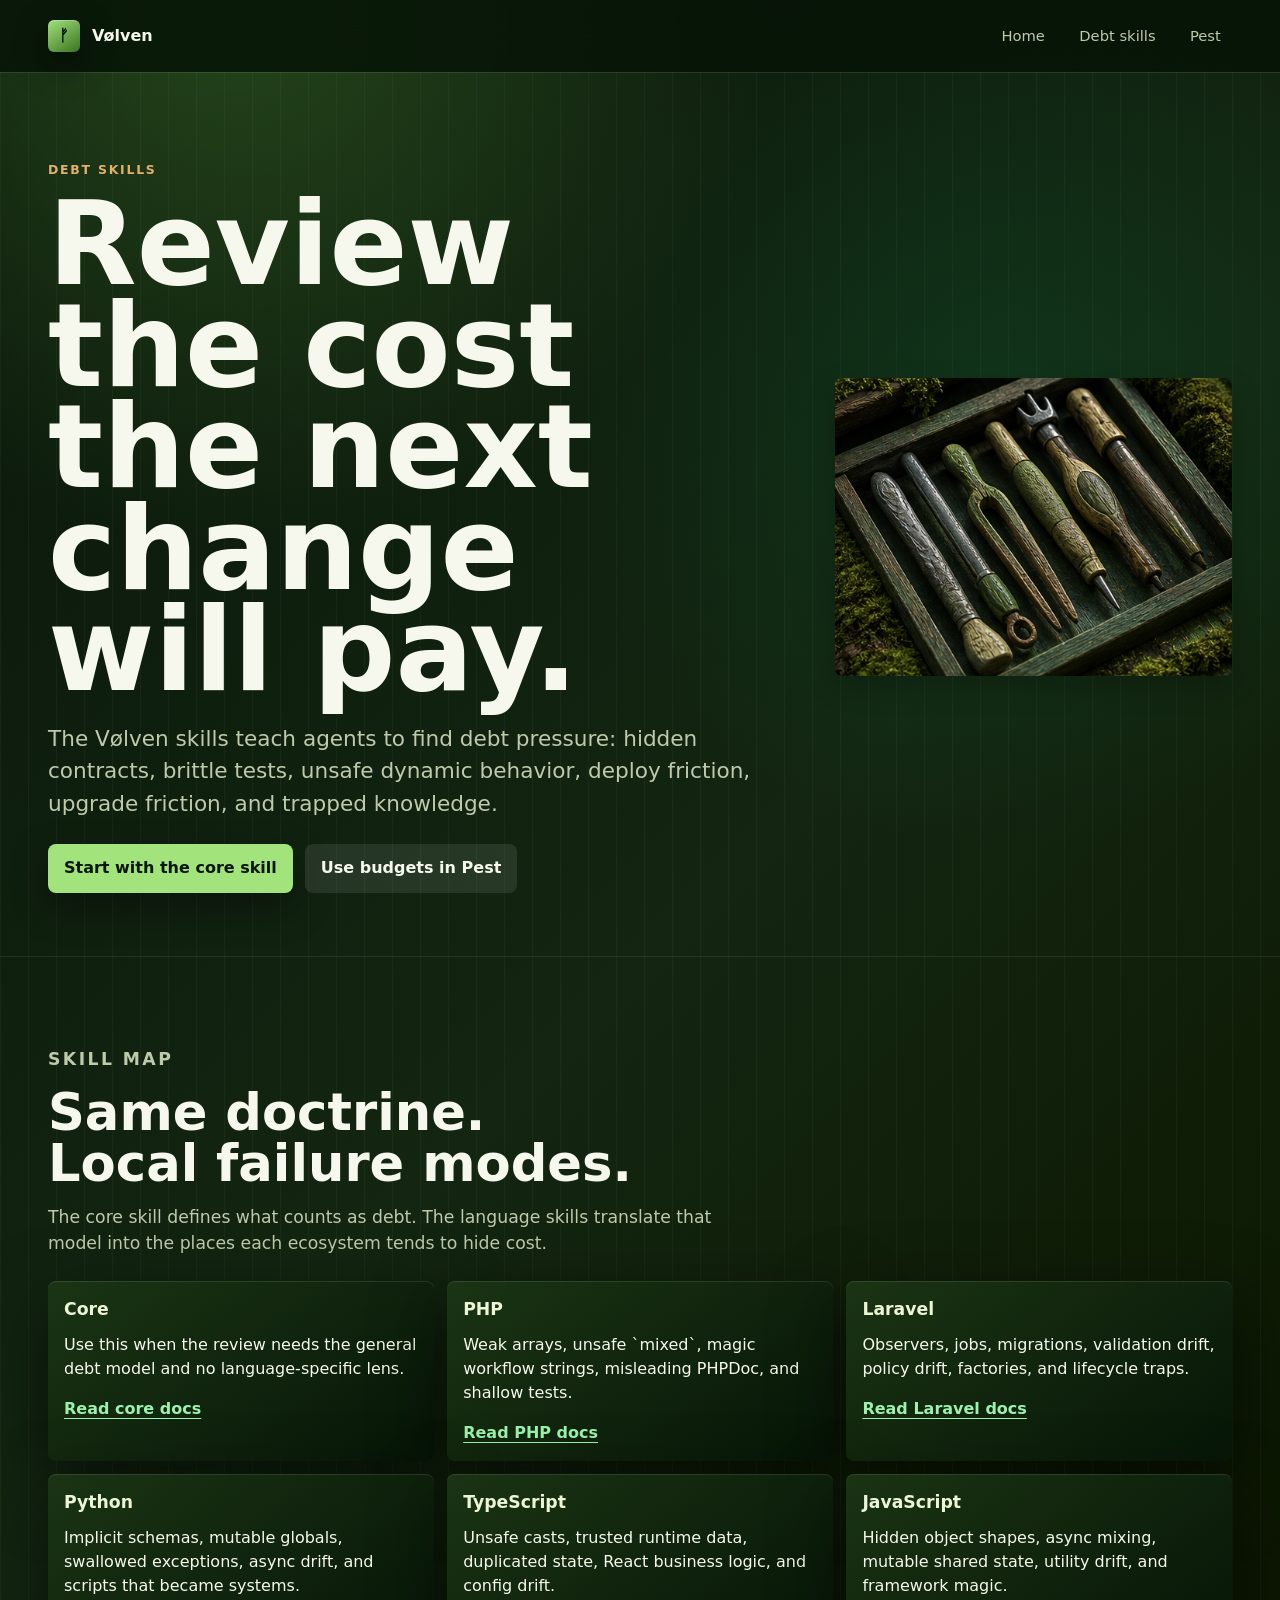
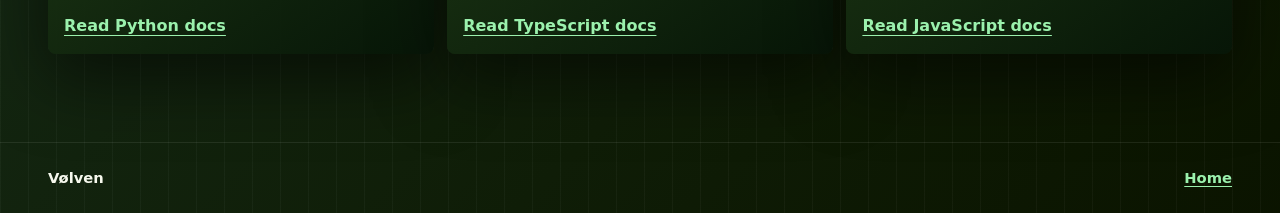
==== debt-skills/index.html @ 9ad603f9 "docs: expand site documentation - Add debt skill documentation pages for the core and language-speci" ====
<!doctype html>
<html lang="en">
<head>
    <meta charset="utf-8">
    <meta name="viewport" content="width=device-width, initial-scale=1">
    <title>Vølven Debt Skills</title>
    <meta name="description" content="Vølven debt-review skills for agents reviewing future maintenance cost across PHP, Laravel, Python, TypeScript, and JavaScript.">
    <link rel="icon" href="../assets/images/baseline-ratchet.png">
    <link rel="stylesheet" href="../assets/styles.css">
</head>
<body>
    <header class="site-header" aria-label="Site header">
        <a class="brand" href="../index.html" aria-label="Vølven home">
            <span class="brand-mark" aria-hidden="true">ᚠ</span>
            <span>Vølven</span>
        </a>
        <nav aria-label="Primary navigation">
            <a href="../index.html">Home</a>
            <a href="./">Debt skills</a>
            <a href="../pest-plugin/">Pest</a>
        </nav>
    </header>

    <main>
        <section class="doc-hero">
            <div>
                <p class="eyebrow">Debt skills</p>
                <h1>Review the cost the next change will pay.</h1>
                <p class="hero-copy">The Vølven skills teach agents to find debt pressure: hidden contracts, brittle tests, unsafe dynamic behavior, deploy friction, upgrade friction, and trapped knowledge.</p>
                <div class="hero-actions">
                    <a class="button primary" href="core.html">Start with the core skill</a>
                    <a class="button secondary" href="../pest-plugin/">Use budgets in Pest</a>
                </div>
            </div>
            <img class="doc-hero-image" src="../assets/images/language-variants.png" alt="">
        </section>

        <section class="section">
            <div class="section-heading">
                <p class="eyebrow">Skill map</p>
                <h2>Same doctrine. Local failure modes.</h2>
                <p>The core skill defines what counts as debt. The language skills translate that model into the places each ecosystem tends to hide cost.</p>
            </div>
            <div class="doc-grid">
                <article>
                    <h3>Core</h3>
                    <p>Use this when the review needs the general debt model and no language-specific lens.</p>
                    <a href="core.html">Read core docs</a>
                </article>
                <article>
                    <h3>PHP</h3>
                    <p>Weak arrays, unsafe `mixed`, magic workflow strings, misleading PHPDoc, and shallow tests.</p>
                    <a href="php.html">Read PHP docs</a>
                </article>
                <article>
                    <h3>Laravel</h3>
                    <p>Observers, jobs, migrations, validation drift, policy drift, factories, and lifecycle traps.</p>
                    <a href="laravel.html">Read Laravel docs</a>
                </article>
                <article>
                    <h3>Python</h3>
                    <p>Implicit schemas, mutable globals, swallowed exceptions, async drift, and scripts that became systems.</p>
                    <a href="python.html">Read Python docs</a>
                </article>
                <article>
                    <h3>TypeScript</h3>
                    <p>Unsafe casts, trusted runtime data, duplicated state, React business logic, and config drift.</p>
                    <a href="typescript.html">Read TypeScript docs</a>
                </article>
                <article>
                    <h3>JavaScript</h3>
                    <p>Hidden object shapes, async mixing, mutable shared state, utility drift, and framework magic.</p>
                    <a href="javascript.html">Read JavaScript docs</a>
                </article>
            </div>
        </section>
    </main>

    <footer>
        <span>Vølven</span>
        <span><a href="../index.html">Home</a></span>
    </footer>

    <script src="../assets/site.js"></script>
</body>
</html>
---- assets/styles.css ----
:root {
    color-scheme: dark;
    --wood-950: oklch(0.185 0.030 145);
    --wood-900: oklch(0.245 0.045 142);
    --wood-800: oklch(0.335 0.060 136);
    --moss-800: oklch(0.360 0.095 139);
    --moss-700: oklch(0.500 0.130 137);
    --moss-500: oklch(0.690 0.160 139);
    --moss-300: oklch(0.850 0.150 135);
    --fern-200: oklch(0.885 0.125 150);
    --lichen-100: oklch(0.955 0.045 120);
    --amber-300: oklch(0.790 0.105 76);
    --ink: oklch(0.975 0.015 115);
    --muted: oklch(0.820 0.040 122);
    --shadow: oklch(0.070 0.015 145 / 0.55);
    --radius: 8px;
}

* {
    box-sizing: border-box;
}

html {
    scroll-behavior: smooth;
    -webkit-font-smoothing: antialiased;
}

body {
    margin: 0;
    min-width: 320px;
    background:
        linear-gradient(90deg, oklch(1 0 0 / 0.035) 1px, transparent 1px) 0 0 / 28px 28px,
        radial-gradient(circle at 18% 0%, oklch(0.620 0.150 138 / 0.34), transparent 34rem),
        radial-gradient(circle at 78% 22%, oklch(0.500 0.120 155 / 0.20), transparent 28rem),
        linear-gradient(135deg, var(--wood-950), var(--wood-900) 52%, oklch(0.175 0.045 128));
    color: var(--ink);
    font-family: Inter, ui-sans-serif, system-ui, -apple-system, BlinkMacSystemFont, "Segoe UI", sans-serif;
    line-height: 1.5;
    animation: page-glow 16s ease-in-out infinite alternate;
}

a {
    color: inherit;
}

code,
pre {
    font-family: "SFMono-Regular", Consolas, "Liberation Mono", monospace;
}

.site-header {
    position: sticky;
    top: 0;
    z-index: 10;
    display: flex;
    align-items: center;
    justify-content: space-between;
    gap: 1rem;
    padding: 1rem clamp(1rem, 4vw, 3rem);
    background: oklch(0.175 0.035 145 / 0.84);
    backdrop-filter: blur(18px);
    box-shadow: 0 1px 0 oklch(1 0 0 / 0.10);
}

.brand,
nav {
    display: flex;
    align-items: center;
    gap: 0.75rem;
}

.brand {
    text-decoration: none;
    font-weight: 800;
    letter-spacing: 0;
}

.brand-mark {
    display: grid;
    width: 2rem;
    height: 2rem;
    place-items: center;
    border-radius: 6px;
    background: linear-gradient(145deg, var(--moss-300), var(--moss-700));
    color: oklch(0.130 0.025 145);
    box-shadow: inset 0 1px 0 oklch(1 0 0 / 0.24), 0 12px 30px var(--shadow);
    animation: mark-breathe 5s ease-in-out infinite;
}

nav a {
    padding: 0.55rem 0.7rem;
    border-radius: 6px;
    color: var(--muted);
    font-size: 0.92rem;
    text-decoration: none;
    transition: color 160ms ease-out, background-color 160ms ease-out, scale 120ms ease-out, translate 160ms ease-out;
}

nav a:active,
.button:active {
    scale: 0.96;
}

.hero {
    position: relative;
    display: grid;
    min-height: calc(100svh - 4.1rem);
    grid-template-columns: minmax(0, 1.08fr) minmax(20rem, 0.72fr);
    gap: clamp(2rem, 5vw, 5rem);
    align-items: center;
    padding: clamp(3rem, 7vw, 7rem) clamp(1rem, 4vw, 3rem) clamp(2rem, 5vw, 4rem);
    box-shadow: inset 0 -1px 0 oklch(1 0 0 / 0.08);
    overflow: hidden;
}

.doc-hero {
    display: grid;
    min-height: 72svh;
    grid-template-columns: minmax(0, 1fr) minmax(18rem, 0.55fr);
    gap: clamp(2rem, 5vw, 5rem);
    align-items: center;
    padding: clamp(3rem, 7vw, 7rem) clamp(1rem, 4vw, 3rem) clamp(2rem, 5vw, 4rem);
    box-shadow: inset 0 -1px 0 oklch(1 0 0 / 0.08);
}

.hero::before {
    position: absolute;
    inset: 14% auto auto 48%;
    width: 32rem;
    height: 32rem;
    border-radius: 50%;
    background: oklch(0.650 0.150 140 / 0.11);
    content: "";
    filter: blur(42px);
    pointer-events: none;
    transform: translate3d(-8%, 0, 0);
    animation: hero-drift 13s ease-in-out infinite alternate;
}

.hero > * {
    position: relative;
}

.hero-inner {
    max-width: 54rem;
    animation: rise-in 720ms cubic-bezier(0.2, 0, 0, 1) both;
}

.eyebrow {
    margin: 0 0 0.9rem;
    color: var(--amber-300);
    font-size: 0.78rem;
    font-weight: 800;
    letter-spacing: 0.14em;
    text-transform: uppercase;
}

h1,
h2,
h3,
p {
    margin-top: 0;
}

h1 {
    max-width: 13ch;
    margin-bottom: 1.35rem;
    font-size: clamp(4rem, 9vw, 8.6rem);
    line-height: 0.88;
    letter-spacing: 0;
    text-wrap: balance;
}

h2 {
    margin-bottom: 1rem;
    font-size: clamp(2rem, 4vw, 4rem);
    line-height: 1;
    letter-spacing: 0;
    text-wrap: balance;
}

h3 {
    margin-bottom: 0.6rem;
    color: var(--lichen-100);
    font-size: 1.08rem;
}

.hero-copy,
.section-heading p,
.split p,
.suite-grid p,
.signal-grid p,
.budget-grid p,
.workflow-steps p,
.variant-list p,
.doctrine li,
footer {
    color: var(--muted);
    text-wrap: pretty;
}

.hero-copy {
    max-width: 46rem;
    margin-bottom: 1.5rem;
    font-size: clamp(1.08rem, 2vw, 1.35rem);
}

.hero-actions {
    display: flex;
    flex-wrap: wrap;
    gap: 0.75rem;
}

.button {
    display: inline-flex;
    min-height: 2.8rem;
    align-items: center;
    justify-content: center;
    border-radius: var(--radius);
    padding: 0.78rem 1rem;
    font-weight: 800;
    text-decoration: none;
    transition: background-color 160ms ease-out, color 160ms ease-out, scale 120ms ease-out, box-shadow 160ms ease-out, translate 160ms ease-out;
}

.button.primary {
    background: var(--moss-300);
    color: var(--wood-950);
    box-shadow: 0 14px 36px oklch(0.080 0.020 145 / 0.38);
}

.button.secondary {
    background: oklch(1 0 0 / 0.09);
    color: var(--ink);
}

.hero-panel,
.code-block,
.suite-grid article,
.signal-grid article,
.budget-grid article,
.workflow-steps article,
.variant-list article,
.doc-grid article,
.doc-section {
    border-radius: var(--radius);
    background: linear-gradient(145deg, oklch(0.300 0.065 139 / 0.94), oklch(0.180 0.036 145 / 0.94));
    box-shadow: inset 0 1px 0 oklch(1 0 0 / 0.10), 0 24px 70px var(--shadow);
    transition: box-shadow 220ms ease-out, translate 220ms ease-out, scale 220ms ease-out;
}

.hero-panel {
    padding: 1rem;
    overflow: hidden;
    animation: rise-in 820ms 120ms cubic-bezier(0.2, 0, 0, 1) both;
}


.panel-image,
.card-image,
.section-image,
.doc-hero-image {
    display: block;
    width: 100%;
    object-fit: cover;
    border-radius: 7px;
    box-shadow: inset 0 1px 0 oklch(1 0 0 / 0.10), 0 10px 28px oklch(0.070 0.015 145 / 0.22);
    transform-origin: center;
    transition: scale 360ms cubic-bezier(0.2, 0, 0, 1), filter 360ms ease-out;
}


.panel-image {
    aspect-ratio: 3 / 1;
    margin-bottom: 1rem;
}

.panel-label {
    margin-bottom: 0.7rem;
    color: var(--moss-300);
    font-size: 0.82rem;
    font-weight: 800;
}

pre {
    margin: 0;
    overflow-x: auto;
    white-space: pre-wrap;
}

.hero-panel code,
.code-block code {
    color: var(--lichen-100);
    font-size: 0.88rem;
}

.section {
    padding: clamp(3rem, 7vw, 6rem) clamp(1rem, 4vw, 3rem);
    box-shadow: inset 0 -1px 0 oklch(1 0 0 / 0.08);
}

.reveal {
    opacity: 0;
    transform: translateY(24px);
}

.reveal.is-visible {
    opacity: 1;
    transform: translateY(0);
    transition: opacity 620ms ease-out, transform 720ms cubic-bezier(0.2, 0, 0, 1);
}

.suite-grid article.reveal:nth-child(2),
.signal-grid article.reveal:nth-child(2),
.budget-grid article.reveal:nth-child(2),
.workflow-steps article.reveal:nth-child(2),
.variant-list article.reveal:nth-child(2) {
    transition-delay: 80ms;
}

.suite-grid article.reveal:nth-child(3),
.signal-grid article.reveal:nth-child(3),
.budget-grid article.reveal:nth-child(3),
.workflow-steps article.reveal:nth-child(3) {
    transition-delay: 140ms;
}

.suite-grid article.reveal:nth-child(4),
.signal-grid article.reveal:nth-child(4),
.budget-grid article.reveal:nth-child(4),
.workflow-steps article.reveal:nth-child(4) {
    transition-delay: 200ms;
}

.suite-grid article.reveal:nth-child(5) {
    transition-delay: 260ms;
}

.section-heading {
    max-width: 56rem;
    margin-bottom: 1.5rem;
}

.section-heading p,
.pest-layout p {
    max-width: 44rem;
    font-size: 1.08rem;
}

.suite-grid,
.signal-grid,
.budget-grid,
.workflow-steps,
.variant-list,
.doc-grid {
    display: grid;
    gap: 0.85rem;
}

.suite-grid {
    grid-template-columns: repeat(5, minmax(0, 1fr));
}

.signal-grid,
.budget-grid,
.workflow-steps {
    grid-template-columns: repeat(4, minmax(0, 1fr));
}

.variant-list {
    grid-template-columns: repeat(2, minmax(0, 1fr));
}

.doc-grid {
    grid-template-columns: repeat(3, minmax(0, 1fr));
}

.suite-grid article,
.signal-grid article {
    min-height: 14rem;
    padding: 1rem;
}

.budget-grid article,
.workflow-steps article,
.variant-list article,
.doc-grid article {
    padding: 1rem;
}

.card-image {
    aspect-ratio: 1 / 1;
    margin-bottom: 1rem;
}

.section-image {
    aspect-ratio: 16 / 10;
    margin-bottom: 1rem;
}

.doc-hero-image {
    aspect-ratio: 4 / 3;
}

.doc-section {
    max-width: 62rem;
    margin: clamp(2rem, 5vw, 4rem) auto;
}

.doc-section h2:not(:first-child) {
    margin-top: 2rem;
}

.doc-section li + li {
    margin-top: 0.55rem;
}

.link-row,
.repo-list {
    display: flex;
    flex-wrap: wrap;
    gap: 0.6rem;
    margin-top: 1rem;
}

.link-row a,
.repo-list a,
.doc-grid a,
.variant-list a,
.doc-section a,
.pest-layout a,
footer a {
    color: var(--fern-200);
    font-weight: 800;
    text-decoration-thickness: 0.08em;
    text-underline-offset: 0.22em;
}

.repo-list {
    margin-top: 1.25rem;
}

.repo-list a {
    padding: 0.55rem 0.7rem;
    border-radius: 999px;
    background: oklch(1 0 0 / 0.08);
    text-decoration: none;
}

.section-intro {
    display: grid;
    grid-template-columns: minmax(0, 1fr) minmax(16rem, 0.46fr);
    gap: clamp(1.5rem, 5vw, 4rem);
    align-items: center;
    margin-bottom: 1.5rem;
}

.split,
.pest-layout,
.doctrine {
    display: grid;
    gap: clamp(1.5rem, 5vw, 4rem);
    align-items: start;
}

.split {
    grid-template-columns: minmax(0, 0.9fr) minmax(18rem, 0.7fr);
}

.boundary-list {
    display: grid;
    gap: 0.65rem;
}

.boundary-list span {
    padding: 0.85rem 1rem;
    border-radius: var(--radius);
    background: oklch(1 0 0 / 0.08);
    color: var(--lichen-100);
    box-shadow: inset 0 1px 0 oklch(1 0 0 / 0.08);
}

.pest-band {
    background:
        linear-gradient(135deg, oklch(0.355 0.095 136 / 0.78), transparent),
        oklch(0.170 0.036 145 / 0.55);
}

.pest-layout {
    grid-template-columns: minmax(0, 1fr) minmax(16rem, 0.46fr);
    align-items: center;
    margin-bottom: 1.25rem;
}

.pest-points {
    display: grid;
    grid-template-columns: repeat(3, max-content);
    gap: 0.55rem;
    margin-top: 1.2rem;
}

.pest-points span {
    padding: 0.55rem 0.7rem;
    border-radius: 999px;
    background: oklch(0.850 0.150 135 / 0.16);
    color: var(--fern-200);
    font-size: 0.88rem;
    font-weight: 800;
}

.code-block {
    max-width: 52rem;
    padding: 1rem;
}

.budget-grid {
    margin-top: 1rem;
}

.workflow-steps span {
    display: inline-flex;
    margin-bottom: 1.25rem;
    color: var(--amber-300);
    font-size: 0.84rem;
    font-weight: 900;
    font-variant-numeric: tabular-nums;
}

.variant-list strong {
    display: block;
    margin-bottom: 0.55rem;
    color: var(--fern-200);
    font-size: 1.05rem;
}

.doctrine {
    grid-template-columns: minmax(0, 0.75fr) minmax(0, 1fr);
}

.doctrine ol {
    margin: 0;
    padding-left: 1.25rem;
}

.doctrine li + li {
    margin-top: 0.9rem;
}

footer {
    display: flex;
    justify-content: space-between;
    gap: 1rem;
    padding: 1.5rem clamp(1rem, 4vw, 3rem);
    font-size: 0.92rem;
}

footer span:first-child {
    color: var(--ink);
    font-weight: 800;
}

@media (hover: hover) and (pointer: fine) {
    nav a:hover {
        background: oklch(1 0 0 / 0.08);
        color: var(--ink);
        translate: 0 -1px;
    }

    .button:hover {
        translate: 0 -2px;
    }

    .suite-grid article:hover,
    .signal-grid article:hover,
    .budget-grid article:hover,
    .workflow-steps article:hover,
    .variant-list article:hover {
        translate: 0 -4px;
        box-shadow: inset 0 1px 0 oklch(1 0 0 / 0.14), 0 30px 86px oklch(0.070 0.015 145 / 0.66);
    }

    .hero-panel:hover .panel-image,
    .suite-grid article:hover .card-image,
    .signal-grid article:hover .card-image,
    .section-image:hover {
        scale: 1.025;
        filter: saturate(1.08) brightness(1.04);
    }
}

@keyframes rise-in {
    from {
        opacity: 0;
        transform: translateY(18px);
    }

    to {
        opacity: 1;
        transform: translateY(0);
    }
}

@keyframes hero-drift {
    from {
        transform: translate3d(-8%, 0, 0) scale(1);
    }

    to {
        transform: translate3d(8%, 4%, 0) scale(1.08);
    }
}

@keyframes mark-breathe {
    0%,
    100% {
        box-shadow: inset 0 1px 0 oklch(1 0 0 / 0.24), 0 12px 30px var(--shadow);
    }

    50% {
        box-shadow: inset 0 1px 0 oklch(1 0 0 / 0.30), 0 12px 34px oklch(0.690 0.160 139 / 0.28);
    }
}

@keyframes page-glow {
    from {
        background-position: 0 0, 0 0, 0 0, 0 0;
    }

    to {
        background-position: 12px 0, 2rem 0, -2rem 1rem, 0 0;
    }
}

@media (max-width: 980px) {
    .hero,
    .doc-hero,
    .split,
    .doctrine,
    .pest-layout,
    .section-intro {
        grid-template-columns: 1fr;
    }

    .suite-grid,
    .signal-grid,
    .budget-grid,
    .workflow-steps,
    .doc-grid {
        grid-template-columns: repeat(2, minmax(0, 1fr));
    }

    .pest-points {
        grid-template-columns: 1fr;
    }
}

@media (max-width: 680px) {
    .site-header {
        align-items: flex-start;
        flex-direction: column;
    }

    nav {
        width: 100%;
        overflow-x: auto;
        padding-bottom: 0.2rem;
        scrollbar-width: thin;
    }

    h1 {
        font-size: clamp(3.1rem, 19vw, 4.8rem);
    }

    .suite-grid,
    .signal-grid,
    .budget-grid,
    .workflow-steps,
    .variant-list,
    .doc-grid {
        grid-template-columns: 1fr;
    }

    .suite-grid article,
    .signal-grid article {
        min-height: auto;
    }

    footer {
        flex-direction: column;
    }
}

@media (prefers-reduced-motion: reduce) {
    *,
    *::before,
    *::after {
        scroll-behavior: auto !important;
        transition-duration: 1ms !important;
        animation-duration: 1ms !important;
        animation-iteration-count: 1 !important;
    }

    .reveal {
        opacity: 1;
        transform: none;
    }
}
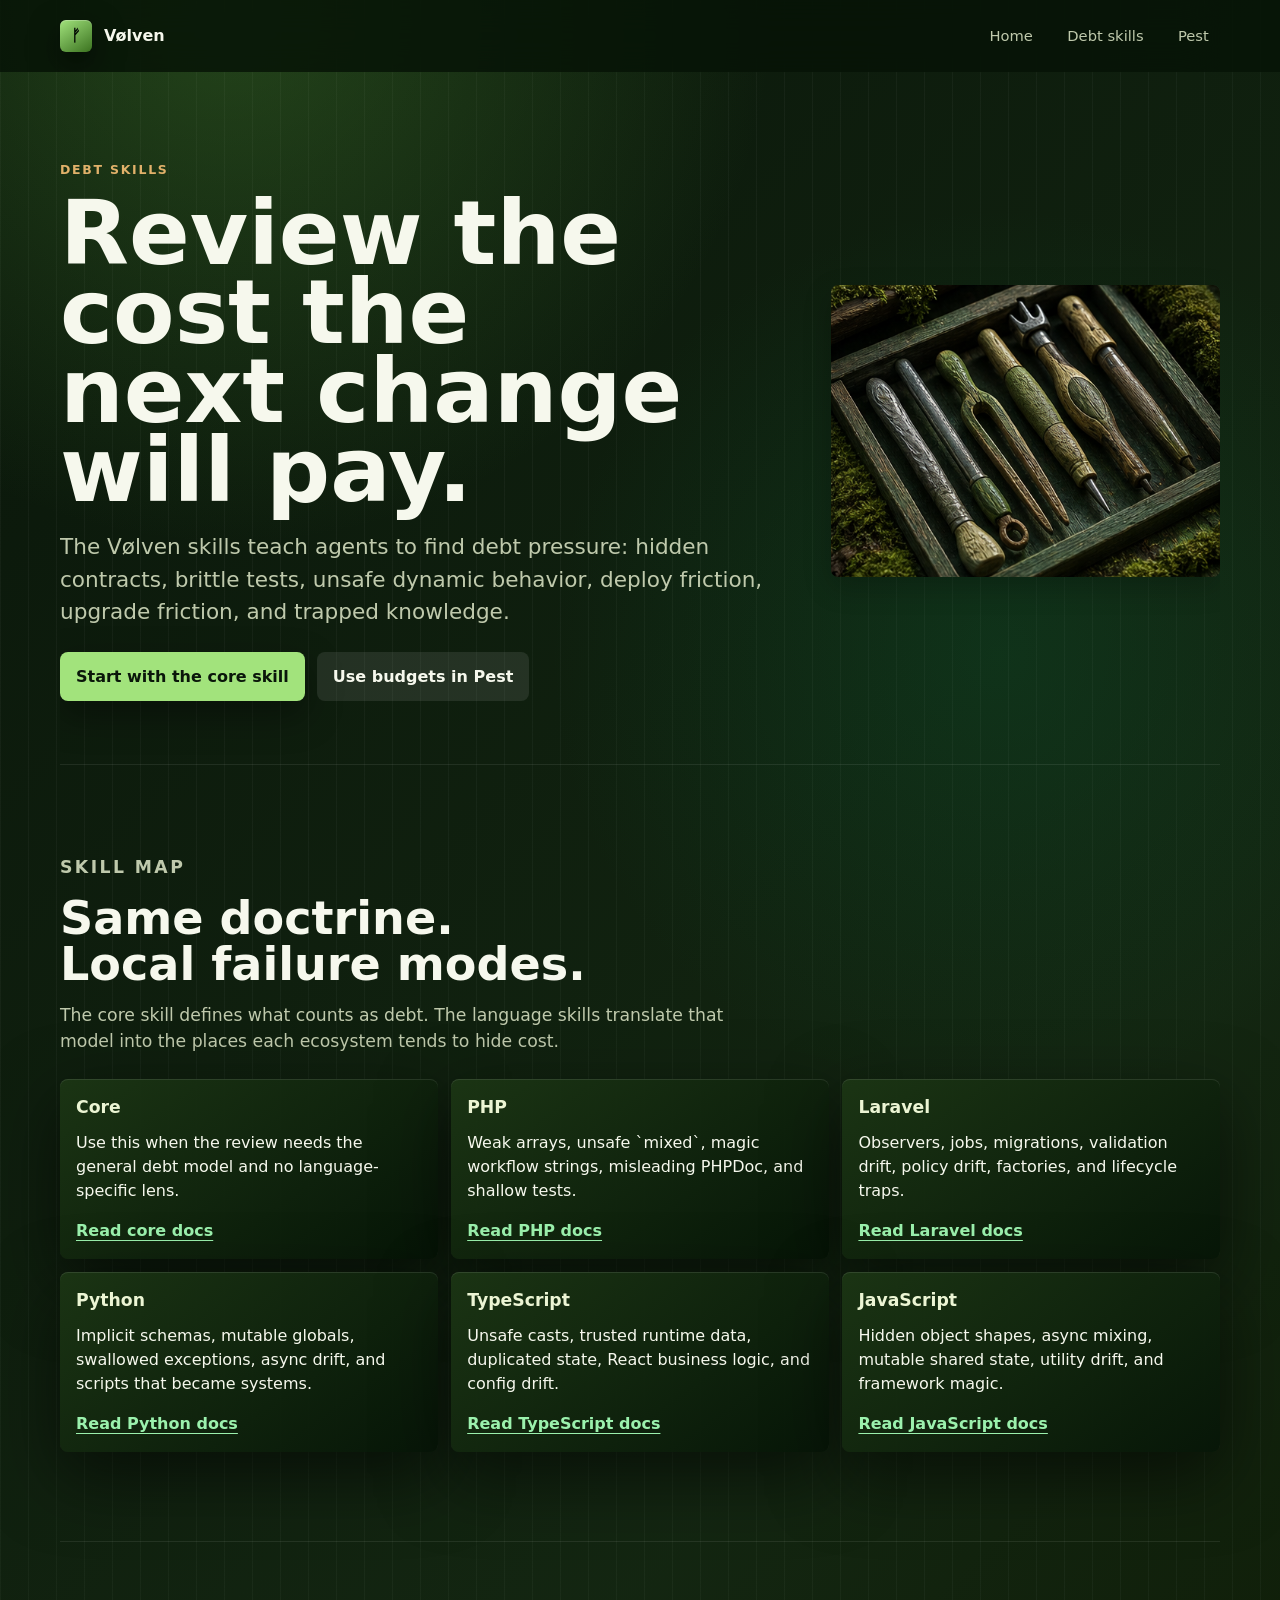
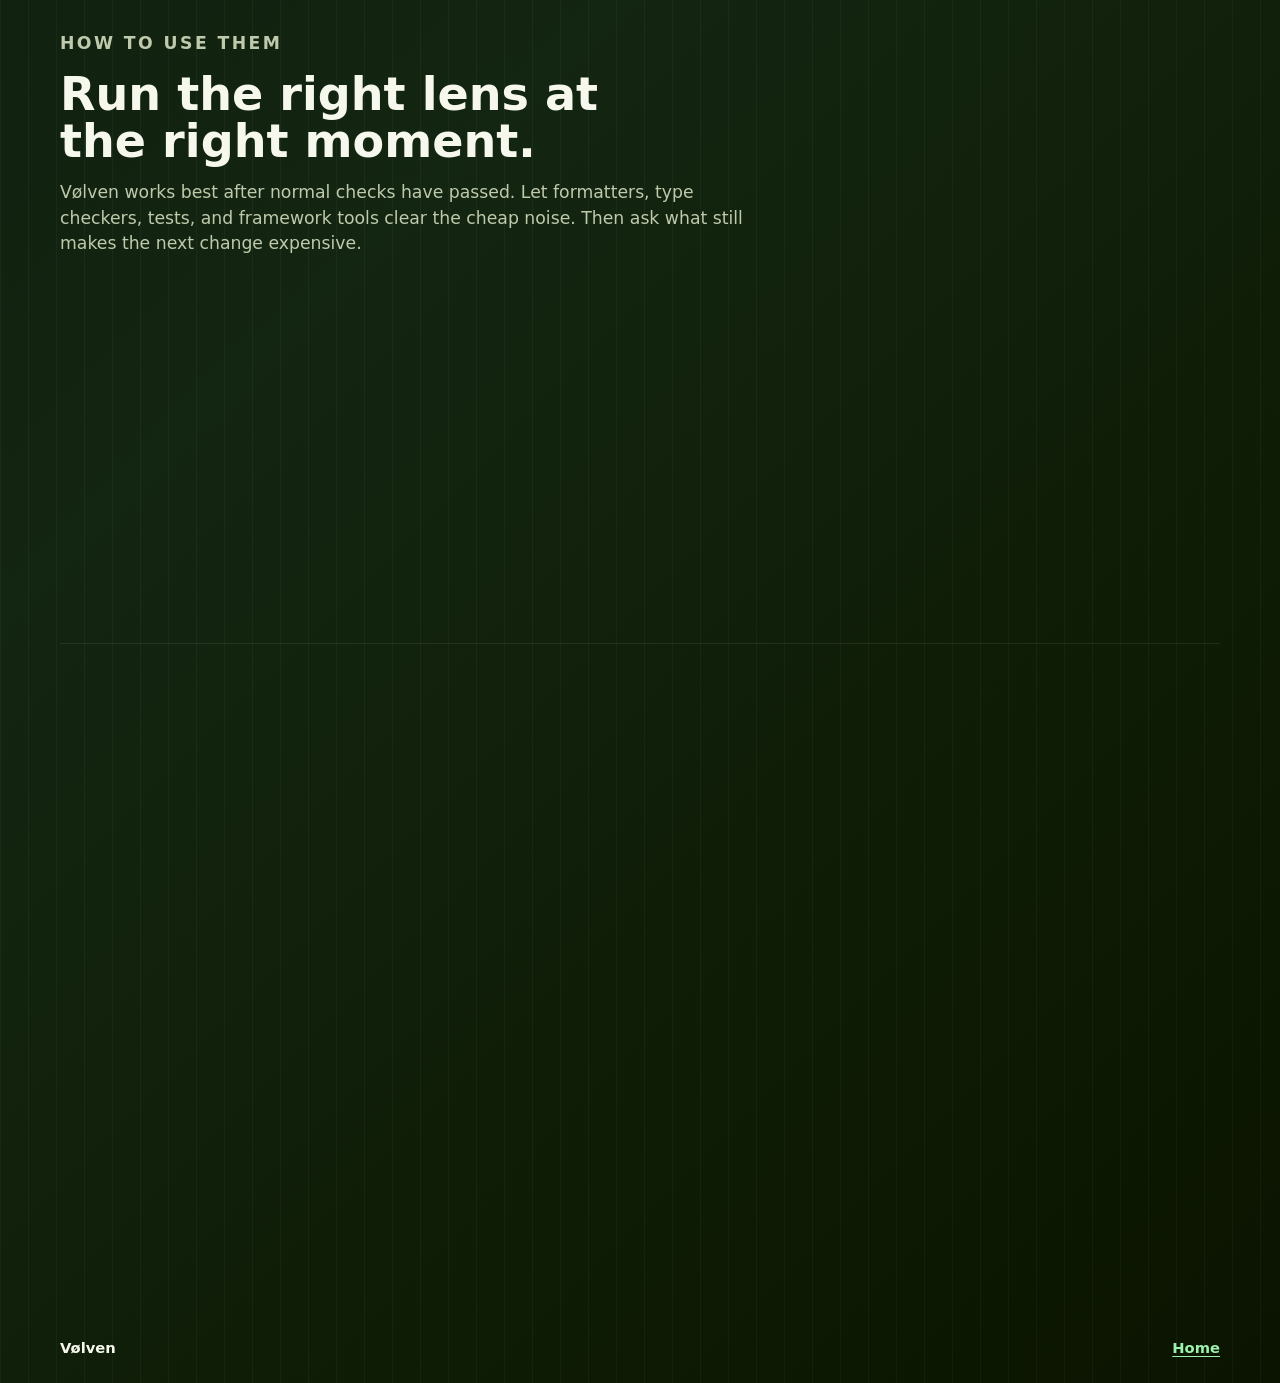
==== commit ff5d1c9d: "docs: deepen site documentation - Center pages on the same shell width as the Mostly Unique site - E" ====
--- a/debt-skills/index.html
+++ b/debt-skills/index.html
@@ -74,6 +74,56 @@
                 </article>
             </div>
         </section>
+
+        <section class="section">
+            <div class="section-heading">
+                <p class="eyebrow">How to use them</p>
+                <h2>Run the right lens at the right moment.</h2>
+                <p>Vølven works best after normal checks have passed. Let formatters, type checkers, tests, and framework tools clear the cheap noise. Then ask what still makes the next change expensive.</p>
+            </div>
+            <div class="workflow-steps">
+                <article>
+                    <span>01</span>
+                    <h3>Pick the review lens</h3>
+                    <p>Use the core skill for general debt review. Add the language skill when the risk lives in local framework or runtime behavior.</p>
+                </article>
+                <article>
+                    <span>02</span>
+                    <h3>Review changed behavior</h3>
+                    <p>Focus on the code that moved and the contracts around it. Broad archaeology belongs in a separate task.</p>
+                </article>
+                <article>
+                    <span>03</span>
+                    <h3>Write debt-shaped findings</h3>
+                    <p>Every finding needs evidence, future cost, the smallest useful fix, and the case where ignoring it is acceptable.</p>
+                </article>
+                <article>
+                    <span>04</span>
+                    <h3>Ratchet what can be counted</h3>
+                    <p>Use the Pest plugin for deterministic PHP signals so CI blocks growth while the skill handles judgment-heavy review.</p>
+                </article>
+            </div>
+        </section>
+
+        <section class="section split">
+            <div>
+                <p class="eyebrow">Prompt shape</p>
+                <h2>Give the agent a debt job, not a vague review job.</h2>
+                <p>Good debt review prompts are narrow. They tell the agent what changed, which lens to use, and which kinds of findings are out of scope.</p>
+                <div class="doc-callout">
+                    <strong>Use this shape:</strong>
+                    <p>Review this diff with the Vølven PHP debt skill. Focus on future maintenance cost, hidden contracts, weak runtime boundaries, misleading tests, and suppressions. Ignore style, naming taste, and static-analysis duplicates. Findings first. Max 7 bullets.</p>
+                </div>
+            </div>
+            <div>
+                <img class="section-image" src="../assets/images/hidden-contracts.png" alt="">
+                <div class="boundary-list">
+                    <span>Normal tools clear correctness noise.</span>
+                    <span>Vølven reviews future cost.</span>
+                    <span>Pest budgets stop countable debt from growing.</span>
+                </div>
+            </div>
+        </section>
     </main>
 
     <footer>
--- a/assets/styles.css
+++ b/assets/styles.css
@@ -14,6 +14,7 @@
     --muted: oklch(0.820 0.040 122);
     --shadow: oklch(0.070 0.015 145 / 0.55);
     --radius: 8px;
+    --max: 1160px;
 }
 
 * {
@@ -28,6 +29,7 @@
 body {
     margin: 0;
     min-width: 320px;
+    overflow-x: hidden;
     background:
         linear-gradient(90deg, oklch(1 0 0 / 0.035) 1px, transparent 1px) 0 0 / 28px 28px,
         radial-gradient(circle at 18% 0%, oklch(0.620 0.150 138 / 0.34), transparent 34rem),
@@ -52,14 +54,17 @@
     position: sticky;
     top: 0;
     z-index: 10;
+    width: min(var(--max), calc(100% - 2rem));
+    margin: 0 auto;
     display: flex;
     align-items: center;
     justify-content: space-between;
     gap: 1rem;
-    padding: 1rem clamp(1rem, 4vw, 3rem);
+    padding: 1rem 0;
     background: oklch(0.175 0.035 145 / 0.84);
     backdrop-filter: blur(18px);
-    box-shadow: 0 1px 0 oklch(1 0 0 / 0.10);
+    box-shadow: 0 1px 0 oklch(1 0 0 / 0.10), 0 0 0 100vmax oklch(0.175 0.035 145 / 0.84);
+    clip-path: inset(0 -100vmax);
 }
 
 .brand,
@@ -67,6 +72,8 @@
     display: flex;
     align-items: center;
     gap: 0.75rem;
+    min-width: 0;
+    max-width: 100%;
 }
 
 .brand {
@@ -104,23 +111,28 @@
 .hero {
     position: relative;
     display: grid;
-    min-height: calc(100svh - 4.1rem);
+    width: min(var(--max), calc(100% - 2rem));
+    min-height: calc(92svh - 4.1rem);
+    margin: 0 auto;
     grid-template-columns: minmax(0, 1.08fr) minmax(20rem, 0.72fr);
     gap: clamp(2rem, 5vw, 5rem);
     align-items: center;
-    padding: clamp(3rem, 7vw, 7rem) clamp(1rem, 4vw, 3rem) clamp(2rem, 5vw, 4rem);
+    padding: clamp(3rem, 7vw, 7rem) 0 clamp(2rem, 5vw, 4rem);
     box-shadow: inset 0 -1px 0 oklch(1 0 0 / 0.08);
     overflow: hidden;
 }
 
 .doc-hero {
     display: grid;
-    min-height: 72svh;
+    width: min(var(--max), calc(100% - 2rem));
+    min-height: 62svh;
+    margin: 0 auto;
     grid-template-columns: minmax(0, 1fr) minmax(18rem, 0.55fr);
     gap: clamp(2rem, 5vw, 5rem);
     align-items: center;
-    padding: clamp(3rem, 7vw, 7rem) clamp(1rem, 4vw, 3rem) clamp(2rem, 5vw, 4rem);
+    padding: clamp(3rem, 7vw, 6rem) 0 clamp(2rem, 5vw, 4rem);
     box-shadow: inset 0 -1px 0 oklch(1 0 0 / 0.08);
+    overflow: hidden;
 }
 
 .hero::before {
@@ -139,6 +151,11 @@
 
 .hero > * {
     position: relative;
+    min-width: 0;
+}
+
+.doc-hero > * {
+    min-width: 0;
 }
 
 .hero-inner {
@@ -165,7 +182,7 @@
 h1 {
     max-width: 13ch;
     margin-bottom: 1.35rem;
-    font-size: clamp(4rem, 9vw, 8.6rem);
+    font-size: clamp(3.2rem, 7vw, 5.8rem);
     line-height: 0.88;
     letter-spacing: 0;
     text-wrap: balance;
@@ -173,7 +190,7 @@
 
 h2 {
     margin-bottom: 1rem;
-    font-size: clamp(2rem, 4vw, 4rem);
+    font-size: clamp(2rem, 3.6vw, 3.25rem);
     line-height: 1;
     letter-spacing: 0;
     text-wrap: balance;
@@ -295,7 +312,9 @@
 }
 
 .section {
-    padding: clamp(3rem, 7vw, 6rem) clamp(1rem, 4vw, 3rem);
+    width: min(var(--max), calc(100% - 2rem));
+    margin: 0 auto;
+    padding: clamp(3rem, 7vw, 6rem) 0;
     box-shadow: inset 0 -1px 0 oklch(1 0 0 / 0.08);
 }
 
@@ -403,8 +422,72 @@
 }
 
 .doc-section {
-    max-width: 62rem;
+    max-width: min(var(--max), calc(100% - 2rem));
     margin: clamp(2rem, 5vw, 4rem) auto;
+    padding: clamp(2rem, 4vw, 3rem);
+}
+
+.doc-section.wide {
+    max-width: min(var(--max), calc(100% - 2rem));
+}
+
+.doc-layout {
+    display: grid;
+    grid-template-columns: minmax(0, 0.72fr) minmax(16rem, 0.28fr);
+    gap: clamp(1.5rem, 4vw, 3rem);
+    align-items: start;
+}
+
+.doc-nav {
+    position: sticky;
+    top: 5.25rem;
+    display: grid;
+    gap: 0.55rem;
+}
+
+.doc-nav a {
+    padding: 0.55rem 0.7rem;
+    border-radius: 6px;
+    background: oklch(1 0 0 / 0.07);
+    text-decoration: none;
+}
+
+.doc-callout,
+.example-card,
+.signal-list article {
+    border-radius: var(--radius);
+    background: oklch(1 0 0 / 0.07);
+    box-shadow: inset 0 1px 0 oklch(1 0 0 / 0.08);
+}
+
+.doc-callout,
+.example-card,
+.signal-list article {
+    padding: 1rem;
+}
+
+.doc-callout {
+    margin: 1.25rem 0;
+}
+
+.signal-list,
+.example-grid {
+    display: grid;
+    gap: 0.85rem;
+}
+
+.signal-list {
+    grid-template-columns: repeat(2, minmax(0, 1fr));
+}
+
+.example-grid {
+    grid-template-columns: repeat(3, minmax(0, 1fr));
+}
+
+.doc-section pre + p,
+.doc-section p + pre,
+.doc-section ul + pre {
+    margin-top: 1rem;
 }
 
 .doc-section h2:not(:first-child) {
@@ -548,9 +631,11 @@
 
 footer {
     display: flex;
+    width: min(var(--max), calc(100% - 2rem));
+    margin: 0 auto;
     justify-content: space-between;
     gap: 1rem;
-    padding: 1.5rem clamp(1rem, 4vw, 3rem);
+    padding: 1.5rem 0;
     font-size: 0.92rem;
 }
 
@@ -637,7 +722,8 @@
     .split,
     .doctrine,
     .pest-layout,
-    .section-intro {
+    .section-intro,
+    .doc-layout {
         grid-template-columns: 1fr;
     }
 
@@ -645,8 +731,14 @@
     .signal-grid,
     .budget-grid,
     .workflow-steps,
-    .doc-grid {
+    .doc-grid,
+    .signal-list,
+    .example-grid {
         grid-template-columns: repeat(2, minmax(0, 1fr));
+    }
+
+    .doc-nav {
+        position: static;
     }
 
     .pest-points {
@@ -668,7 +760,22 @@
     }
 
     h1 {
-        font-size: clamp(3.1rem, 19vw, 4.8rem);
+        max-width: 100%;
+        font-size: clamp(2.75rem, 14vw, 3.4rem);
+    }
+
+    .hero-copy {
+        font-size: 1.08rem;
+    }
+
+    .hero-actions {
+        display: grid;
+        grid-template-columns: 1fr;
+        max-width: 100%;
+    }
+
+    .button {
+        width: 100%;
     }
 
     .suite-grid,
@@ -676,7 +783,9 @@
     .budget-grid,
     .workflow-steps,
     .variant-list,
-    .doc-grid {
+    .doc-grid,
+    .signal-list,
+    .example-grid {
         grid-template-columns: 1fr;
     }
 
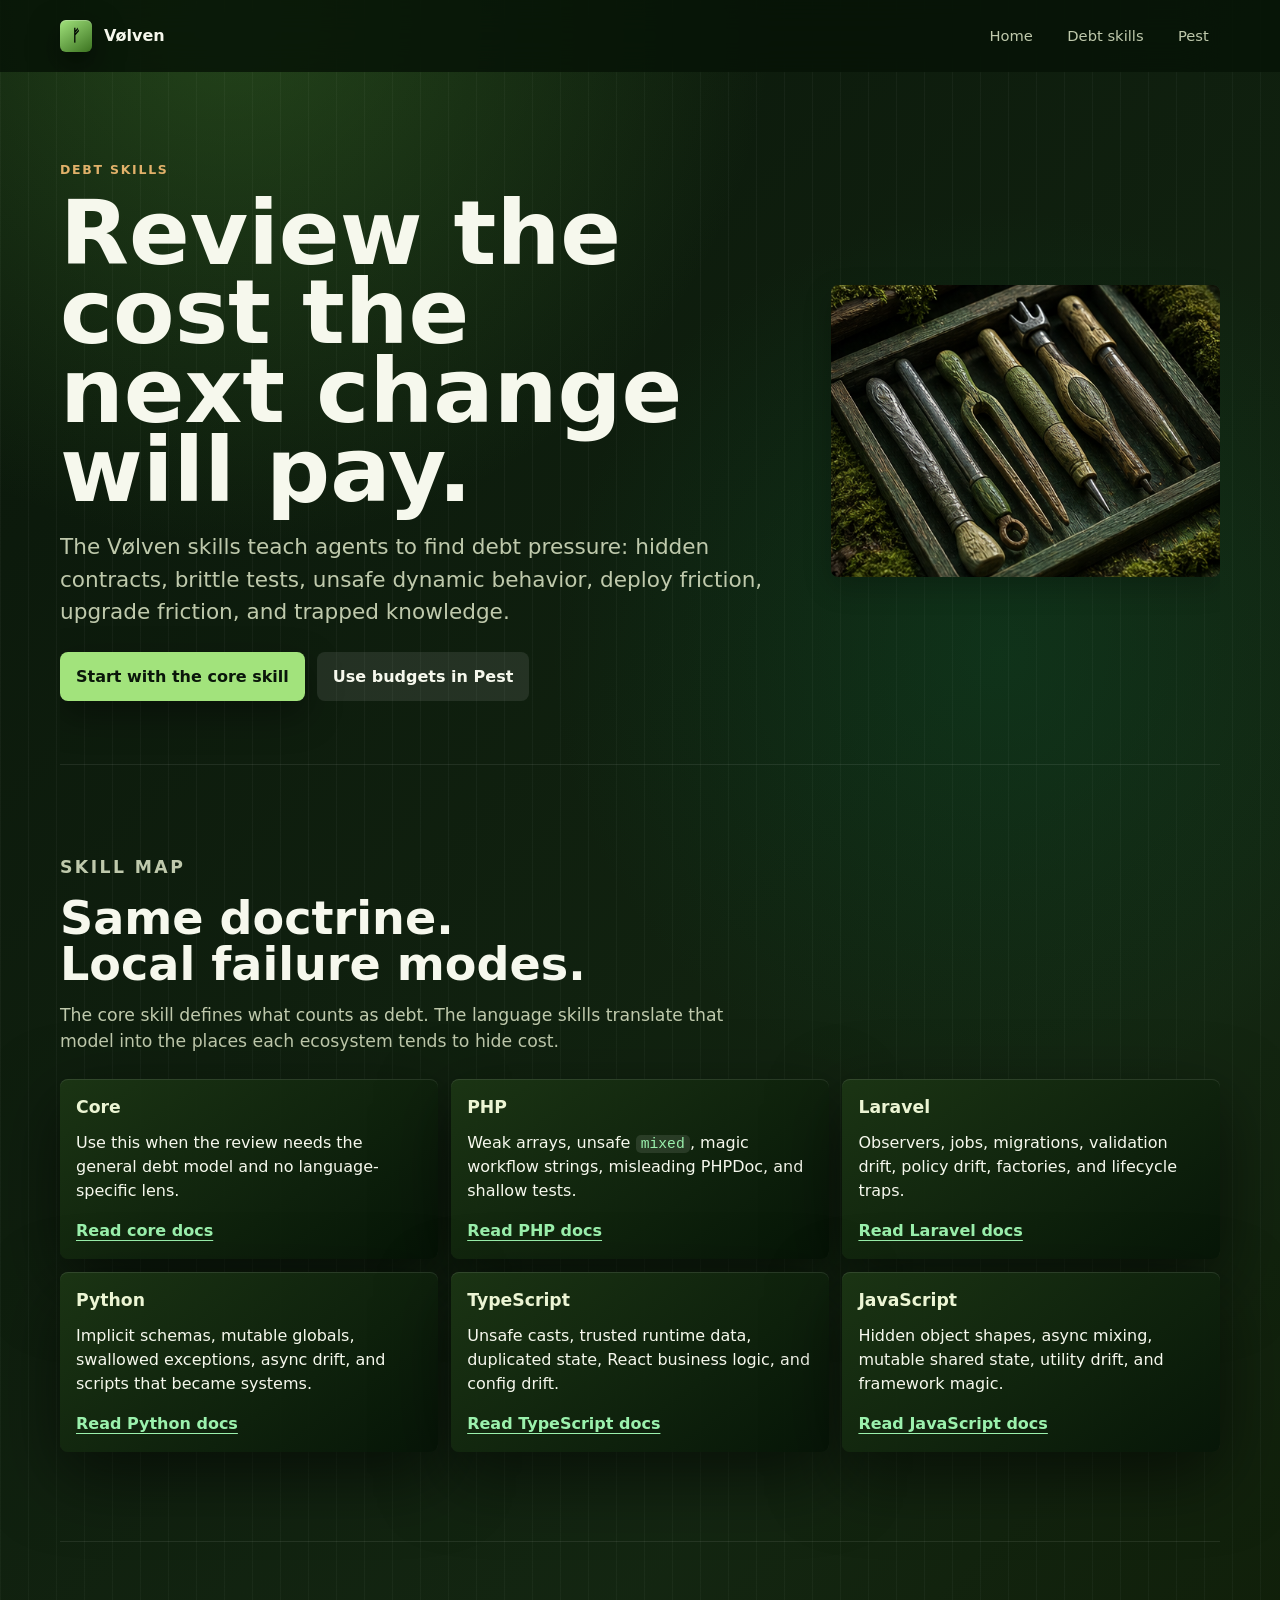
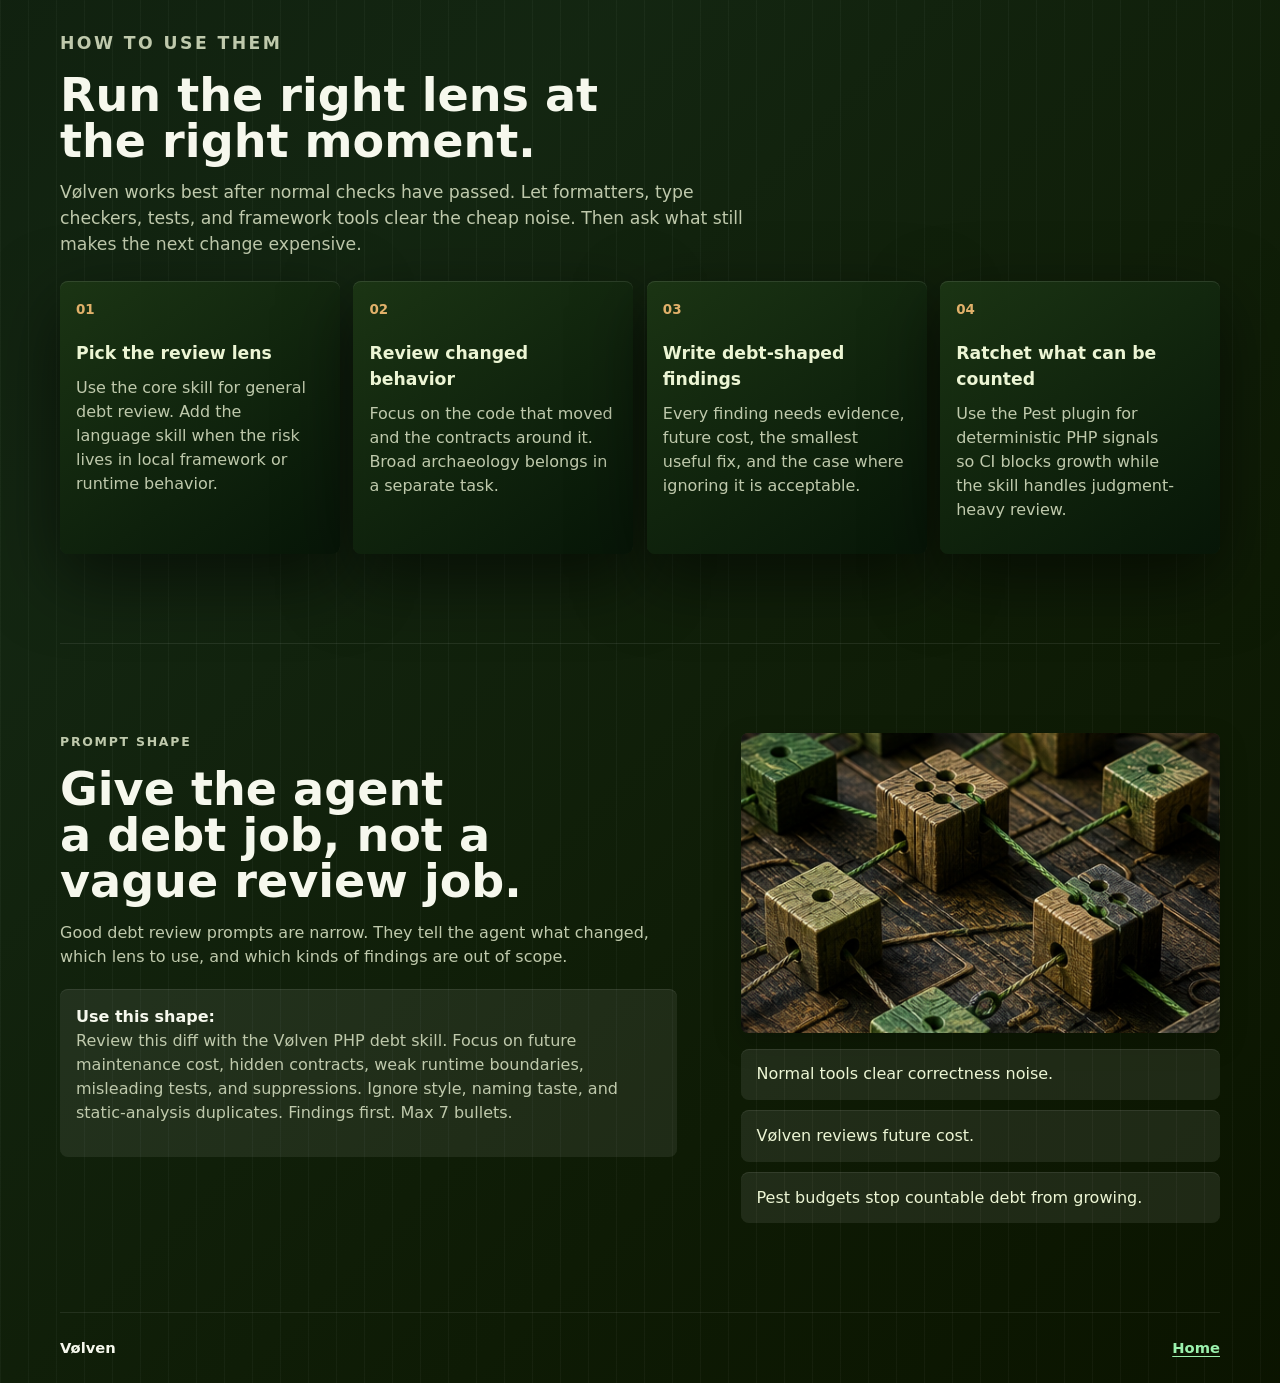
==== commit 2d9fc67d: "fix: improve docs readability - Convert visible Markdown backticks to inline code elements - Stack P" ====
--- a/debt-skills/index.html
+++ b/debt-skills/index.html
@@ -49,7 +49,7 @@
                 </article>
                 <article>
                     <h3>PHP</h3>
-                    <p>Weak arrays, unsafe `mixed`, magic workflow strings, misleading PHPDoc, and shallow tests.</p>
+                    <p>Weak arrays, unsafe <code>mixed</code>, magic workflow strings, misleading PHPDoc, and shallow tests.</p>
                     <a href="php.html">Read PHP docs</a>
                 </article>
                 <article>
--- a/assets/styles.css
+++ b/assets/styles.css
@@ -50,6 +50,16 @@
     font-family: "SFMono-Regular", Consolas, "Liberation Mono", monospace;
 }
 
+p code,
+li code,
+h3 code {
+    border-radius: 5px;
+    padding: 0.08rem 0.32rem;
+    background: oklch(1 0 0 / 0.10);
+    color: var(--fern-200);
+    font-size: 0.92em;
+}
+
 .site-header {
     position: sticky;
     top: 0;
@@ -433,8 +443,8 @@
 
 .doc-layout {
     display: grid;
-    grid-template-columns: minmax(0, 0.72fr) minmax(16rem, 0.28fr);
-    gap: clamp(1.5rem, 4vw, 3rem);
+    grid-template-columns: minmax(0, 0.76fr) minmax(13rem, 0.24fr);
+    gap: clamp(2rem, 5vw, 4rem);
     align-items: start;
 }
 
@@ -473,7 +483,7 @@
 .signal-list,
 .example-grid {
     display: grid;
-    gap: 0.85rem;
+    gap: 1rem;
 }
 
 .signal-list {
@@ -482,6 +492,20 @@
 
 .example-grid {
     grid-template-columns: repeat(3, minmax(0, 1fr));
+}
+
+.pest-doc .signal-list,
+.pest-doc .example-grid {
+    grid-template-columns: 1fr;
+}
+
+.pest-doc .signal-list article,
+.pest-doc .example-card {
+    padding: 1.15rem;
+}
+
+.pest-doc .example-card pre {
+    margin-top: 0.85rem;
 }
 
 .doc-section pre + p,
